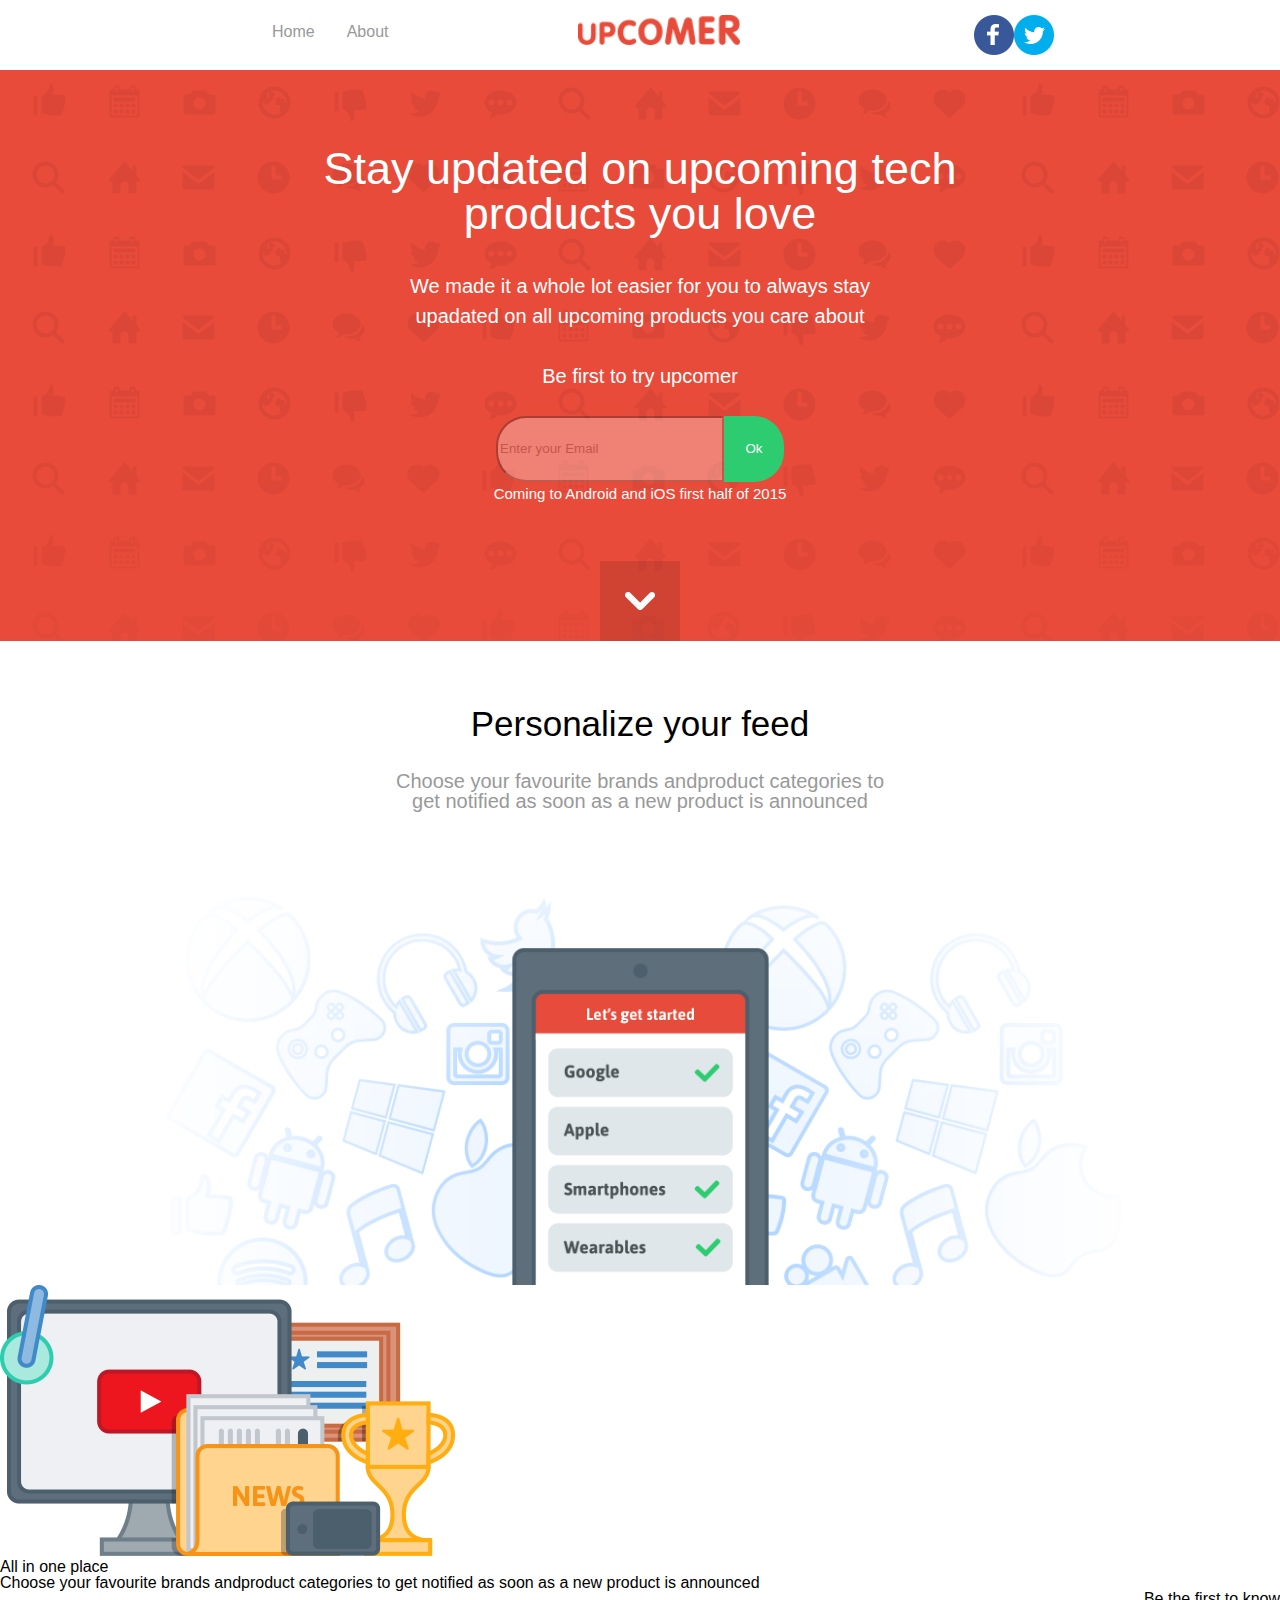
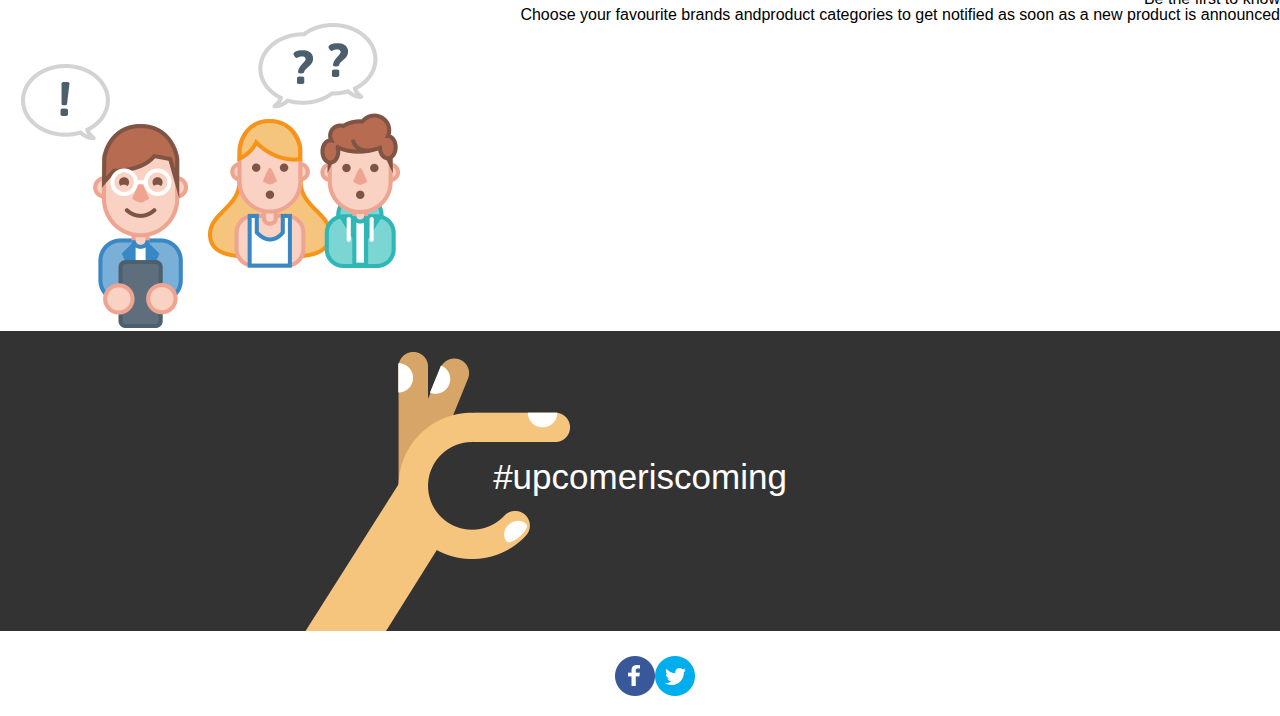
==== index.html @ d28d7d4d "first commit" ====
<!DOCTYPE html>
<html class="no-js" lang="">
  <head>
    <meta charset="utf-8" />
    <title>Employee Student Portal</title>
    <meta name="description" content="" />
    <meta name="viewport" content="width=device-width, initial-scale=1" />

    <link rel="stylesheet" href="./style/reset.css" />
    <link rel="stylesheet" href="./style/style.css" />
  </head>

  <body>
    <div id="header"></div>
    <div id="hero"></div>

    <div id="body"></div>
    <div id="signup"></div>


    <!-- Dynamic content Start-->
    <div id="hash"></div>
    <!-- Dynamic content End-->

    <div id="footer"></div>

    <script src="./libs/jquery.min.js"></script>
    <script src="./js/main.js"></script>
  </body>
</html>
---- style/style.css ----
ul {
    list-style-type: none;
    margin: 0;
    padding: 0;
    overflow: hidden;
  }
  
  li {
    float: left;
  }
  
  li a {
    display: block;
    color: #999999;
    text-align: center;
    padding: 14px 16px;
    text-decoration: none;
    font-size: 12pt;
  }
  li a:hover{
    color: #333333;
  }
  h1,h2,h4,h3,h6,a,p{
    font-family: 'Asap', sans-serif ;
  }
header{
  background-color: #ffffff;
  height: 70px;
}
.logo{
  height: 30px;
  padding-top: 5px;
  padding-right: 60px;
}
.nav-div{
  margin: 0% 20%;
  display: flex;
  flex-direction: row;
  flex-wrap: nowrap;
  justify-content: space-between;
  padding-top: 10px;
}
.icons-div{
  display: flex;
  flex-direction: row;
  flex-wrap: nowrap;
  justify-content: space-between;
  width: 50px;
  height: auto;
  padding-top: 5px;
}
#section1 {
  background-image: url('../images/bg1_repeat.png');
  height: auto;
}
.section1-container{
  margin:0% 25%;
  padding-top: 2%;
  display: flex;
  flex-direction: column;
  justify-content: space-between;
  align-items: stretch;
  flex-grow: 1;
}
.section1-container h1{
  position: relative;
  color: #ffffff;
  font-size: 45px;
  text-align: center;
  padding-top: 50px;
}
.section1-container h4{
  position: relative;
  color: #ffffff;
  font-size: 20px;
  text-align: center;
  padding-top: 10px;
}
.section1-container h6{
  position: relative;
  color: #ffffff;
  font-size: 15px;
  text-align: center;
  padding-top: 10px; 
}
.h4-div{
  padding: 30px 0px 30px;
}
.email-div{
  height: 60px;
  display: flex;
  justify-content: center;
  padding-top:30px; 

}
.email-div form{
  display: flex;
  justify-content: center;
}
.email-div input{
  width: 220px;
  height: 60px;
  opacity: 0.3;
  border-top-left-radius: 30px;
  border-bottom-left-radius: 30px;
}
.email-div button{
  width: 60px;
  height: 66px;
  outline: none;
  border :none;
  background-color: #2ecc71;
  color: #ffffff;
  border-top-right-radius: 30px;
  border-bottom-right-radius: 30px;
}
.arrow-div{
  display: flex;
  justify-content: space-around;
  padding-top:60px; 
}
#section2 {
  height: auto;
  background-color: #ffffff;
}
.section2-div1{
  margin: 0% 10%;
  display: flex;
  flex-direction: column;
  justify-content: space-between;
  text-align: center;
}
.section2-div1 h2{
  font-size: 35px;
  margin-top: 30px;
  padding: 35px 0px 20px 0px;
}
.section2-div1 h4{
  font-size: 20px;
  margin: 10px 25%;
  color: #999999;
}
#section3{
  height: auto;
  background-color: #f5f5f5;
}
.section3-div1 {
  display: flex;
  flex-direction: column;
  justify-content: space-around;
  margin: 1% 10%;
}
.section3-info{
  display: flex;
  flex-direction: row;
  flex-wrap: nowrap;
  justify-content: space-between;
  margin: 5% 10%;
  /* margin: 30px 100px; */
}
.section3-info h2{
  font-size: 35px;
  margin: 10% 0%;
}
.section3-info h4{
  font-size: 20px;
  color: #999999;
}
.section3-info img{
  width: 350px;
}
.align-left{
  text-align: left;
}
.align-right{
  text-align: right;
}
.box-400px{
  width: 400px;
  height: auto;
}
#signup{
  background-image: url('../images/bg2.png');
  height: auto;
}
.signup-container{
  margin: 0% 10%;
  padding: 20px 0px 60px 0px;;
}
.signup-container h3{
  position: relative;
  color: #ffffff;
  font-size: 25px;
  text-align: center;
  padding-top: 50px;
  
}
.signup-container h4{
  position: relative;
  color: #ffffff;
  font-size: 20px;
  text-align: center;
  padding-top: 50px;
  
}
.signup-container p{
  position: relative;
  color: #ffffff;
  font-size: 20px;
  text-align: center;
  padding-top: 50px;
  
}
.signup-container h6{
  position: relative;
  color: #ffffff;
  font-size: 15px;
  text-align: center;
  padding-top: 10px; 
}
.options{
  display: flex;
  flex-direction: row;
  flex-wrap: nowrap;
  justify-content: space-around;
  margin:0% 20% 0%;
  padding-bottom:50px; 
}
.nomargin{
  margin: 0%;
}
.options img{
  height: 50px;
  width: 220px;
}
#hashtag {
  height: 300px;;
  background-color: #333333;
  background-image: url('../images/hand.png');
  background-repeat: no-repeat; 
  background-position: 30% 100%;
}
.hash-div{
  display: flex;
  flex-direction: row;
  color: #ffffff;
  justify-content: space-around;
  text-align: center;
  /* padding: 10px 10px; */
}
.hash-div h2{
  position: relative;
  font-size: 35px;
  margin: 10% 0%;
}
footer {
  display: flex;
  justify-content: space-around;
  margin: 20px 0px;
}
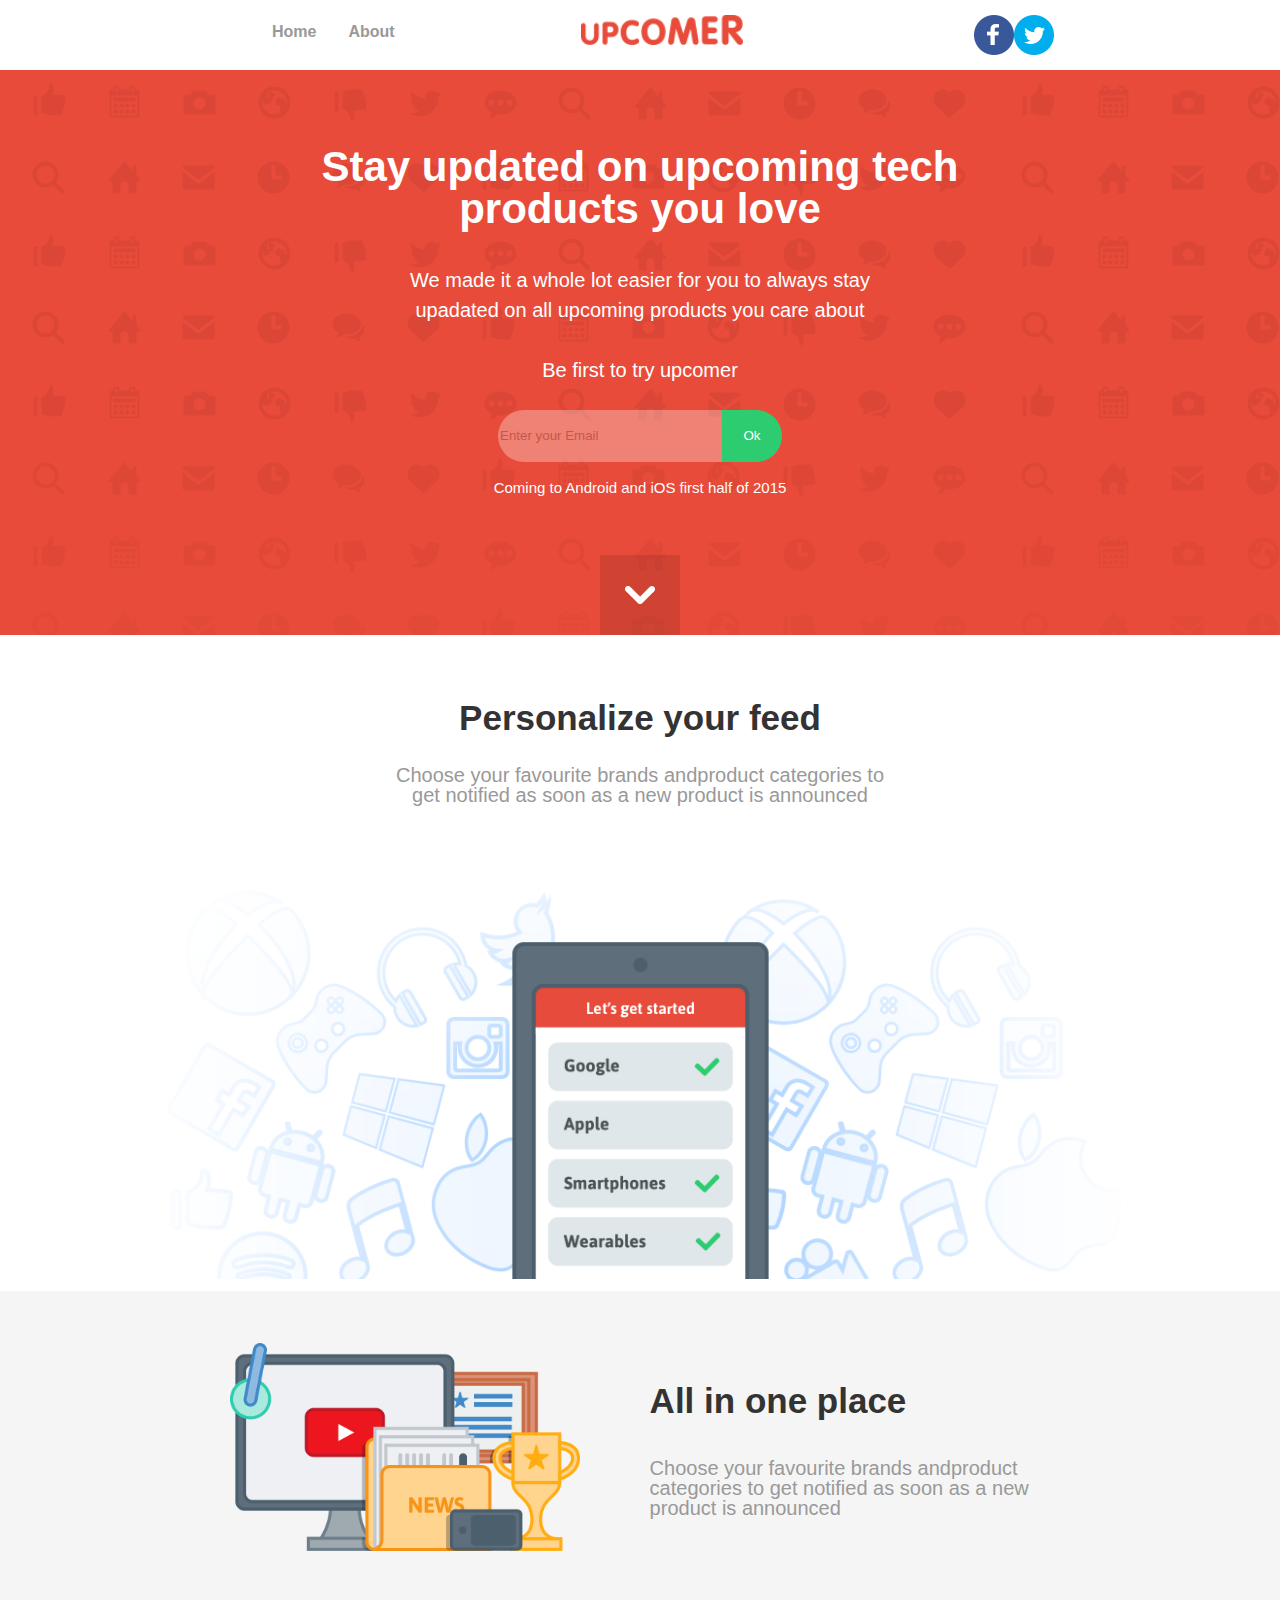
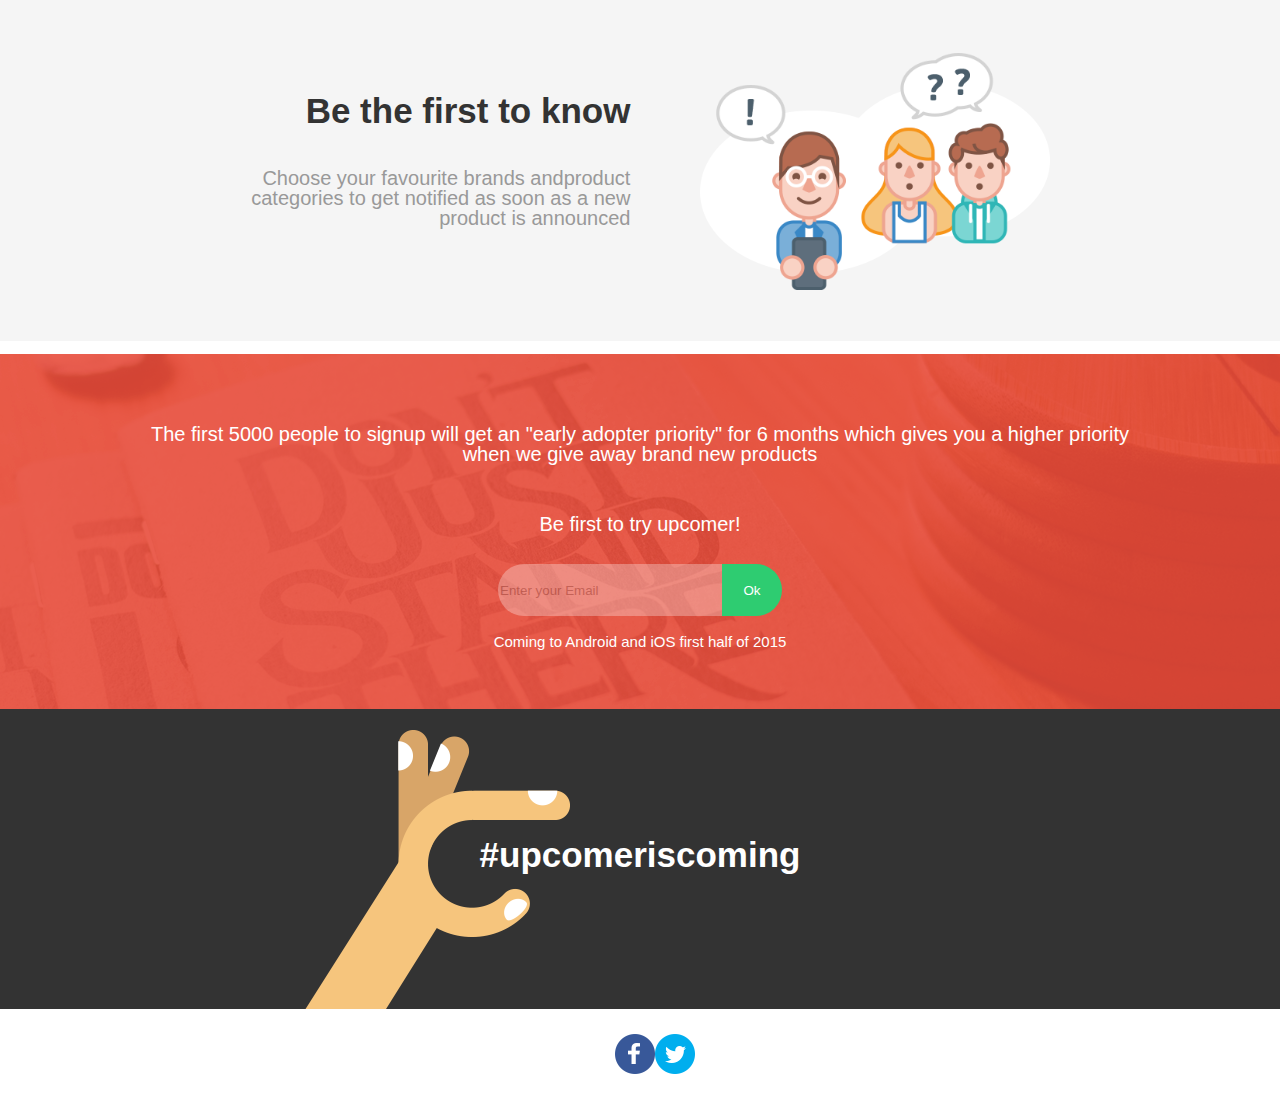
==== commit 17701737: "added js for loading index pages" ====
--- a/index.html
+++ b/index.html
@@ -2,7 +2,7 @@
 <html class="no-js" lang="">
   <head>
     <meta charset="utf-8" />
-    <title>Employee Student Portal</title>
+    <title>upcomer</title>
     <meta name="description" content="" />
     <meta name="viewport" content="width=device-width, initial-scale=1" />
 
@@ -13,15 +13,9 @@
   <body>
     <div id="header"></div>
     <div id="hero"></div>
-
     <div id="body"></div>
     <div id="signup"></div>
-
-
-    <!-- Dynamic content Start-->
     <div id="hash"></div>
-    <!-- Dynamic content End-->
-
     <div id="footer"></div>
 
     <script src="./libs/jquery.min.js"></script>
--- a/style/style.css
+++ b/style/style.css
@@ -16,6 +16,7 @@
     padding: 14px 16px;
     text-decoration: none;
     font-size: 12pt;
+    font-weight: bold;
   }
   li a:hover{
     color: #333333;
@@ -65,9 +66,10 @@
 .section1-container h1{
   position: relative;
   color: #ffffff;
-  font-size: 45px;
-  text-align: center;
-  padding-top: 50px;
+  font-size: 42px;
+  text-align: center;
+  padding-top: 50px;
+  font-weight: bold;
 }
 .section1-container h4{
   position: relative;
@@ -99,14 +101,16 @@
 }
 .email-div input{
   width: 220px;
-  height: 60px;
+  height: 50px;
   opacity: 0.3;
   border-top-left-radius: 30px;
   border-bottom-left-radius: 30px;
+  outline: none;
+  border :none;
 }
 .email-div button{
   width: 60px;
-  height: 66px;
+  height: 52px;
   outline: none;
   border :none;
   background-color: #2ecc71;
@@ -134,6 +138,8 @@
   font-size: 35px;
   margin-top: 30px;
   padding: 35px 0px 20px 0px;
+  font-weight: bold;
+  color:#333333;
 }
 .section2-div1 h4{
   font-size: 20px;
@@ -161,6 +167,8 @@
 .section3-info h2{
   font-size: 35px;
   margin: 10% 0%;
+  font-weight: bold;
+  color:#333333;
 }
 .section3-info h4{
   font-size: 20px;
@@ -193,7 +201,7 @@
   font-size: 25px;
   text-align: center;
   padding-top: 50px;
-  
+  font-weight: bold; 
 }
 .signup-container h4{
   position: relative;
@@ -252,6 +260,7 @@
   position: relative;
   font-size: 35px;
   margin: 10% 0%;
+  font-weight: bold;
 }
 footer {
   display: flex;
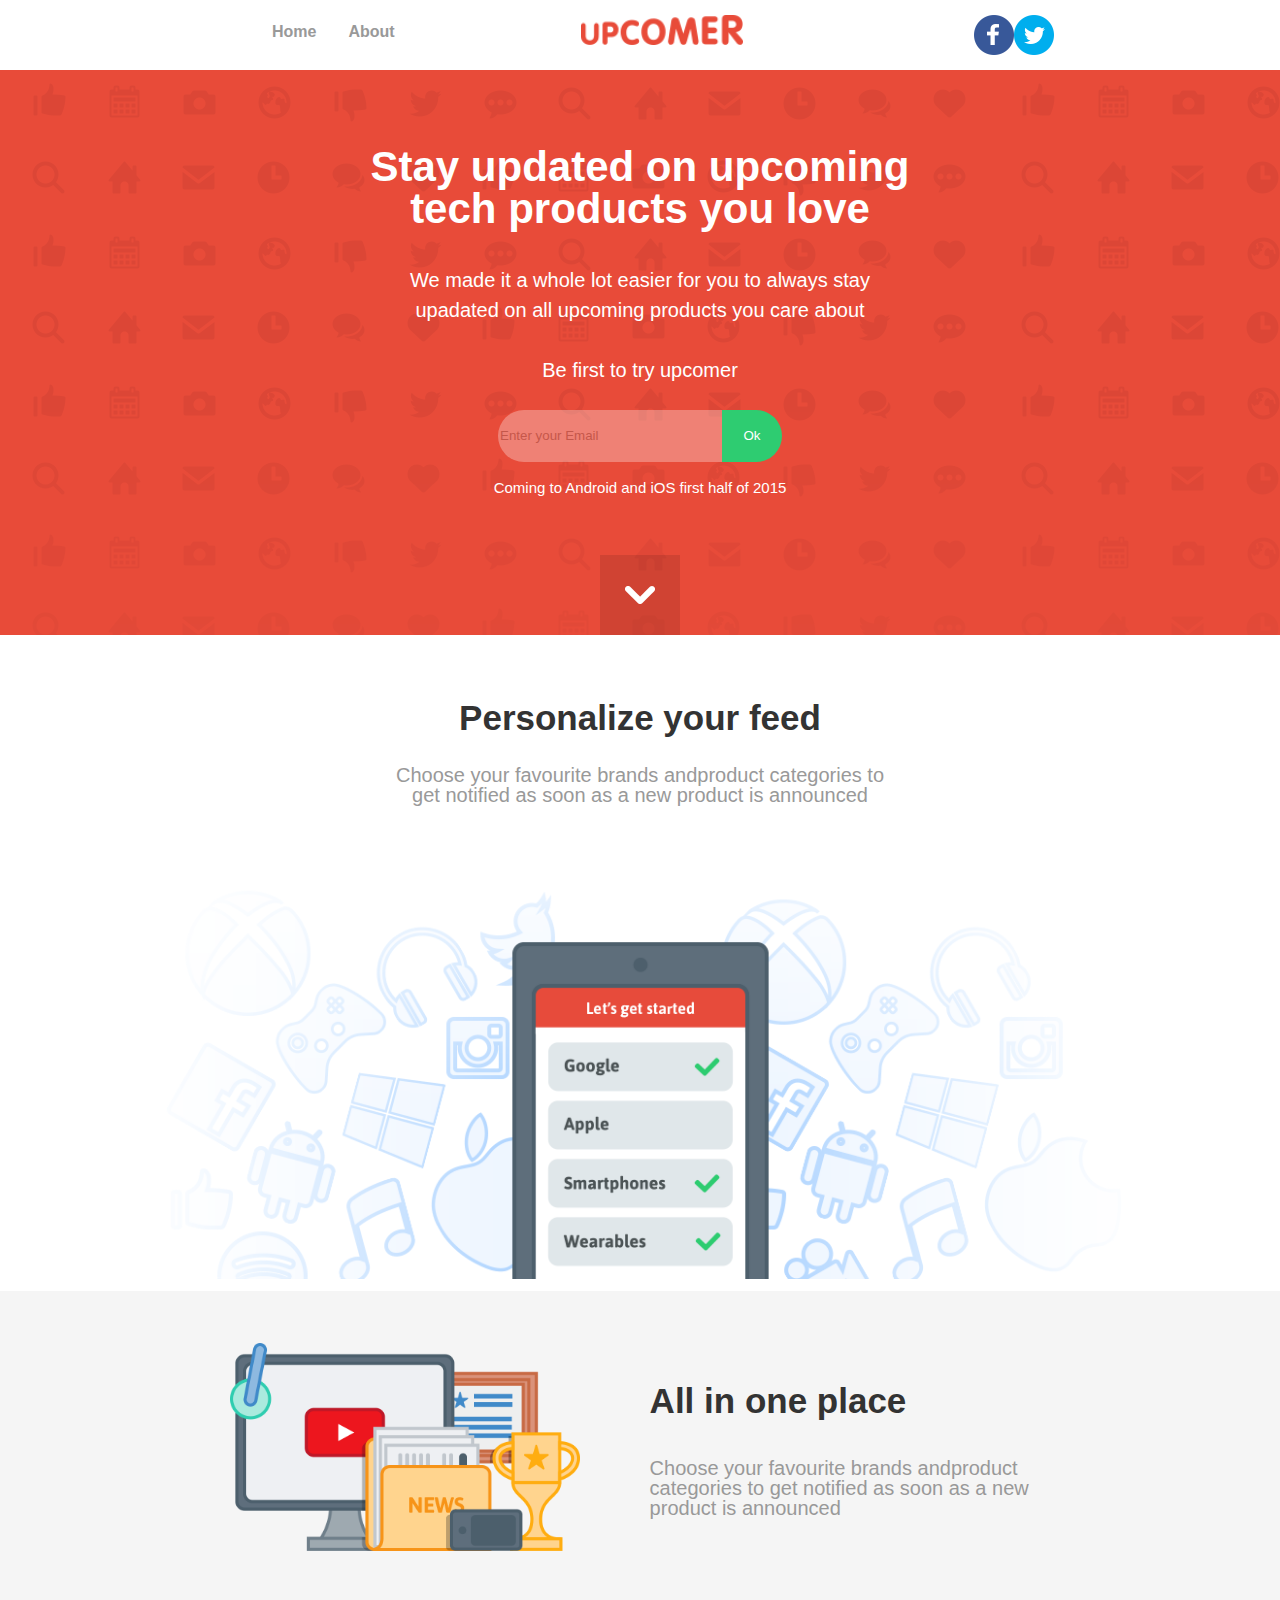
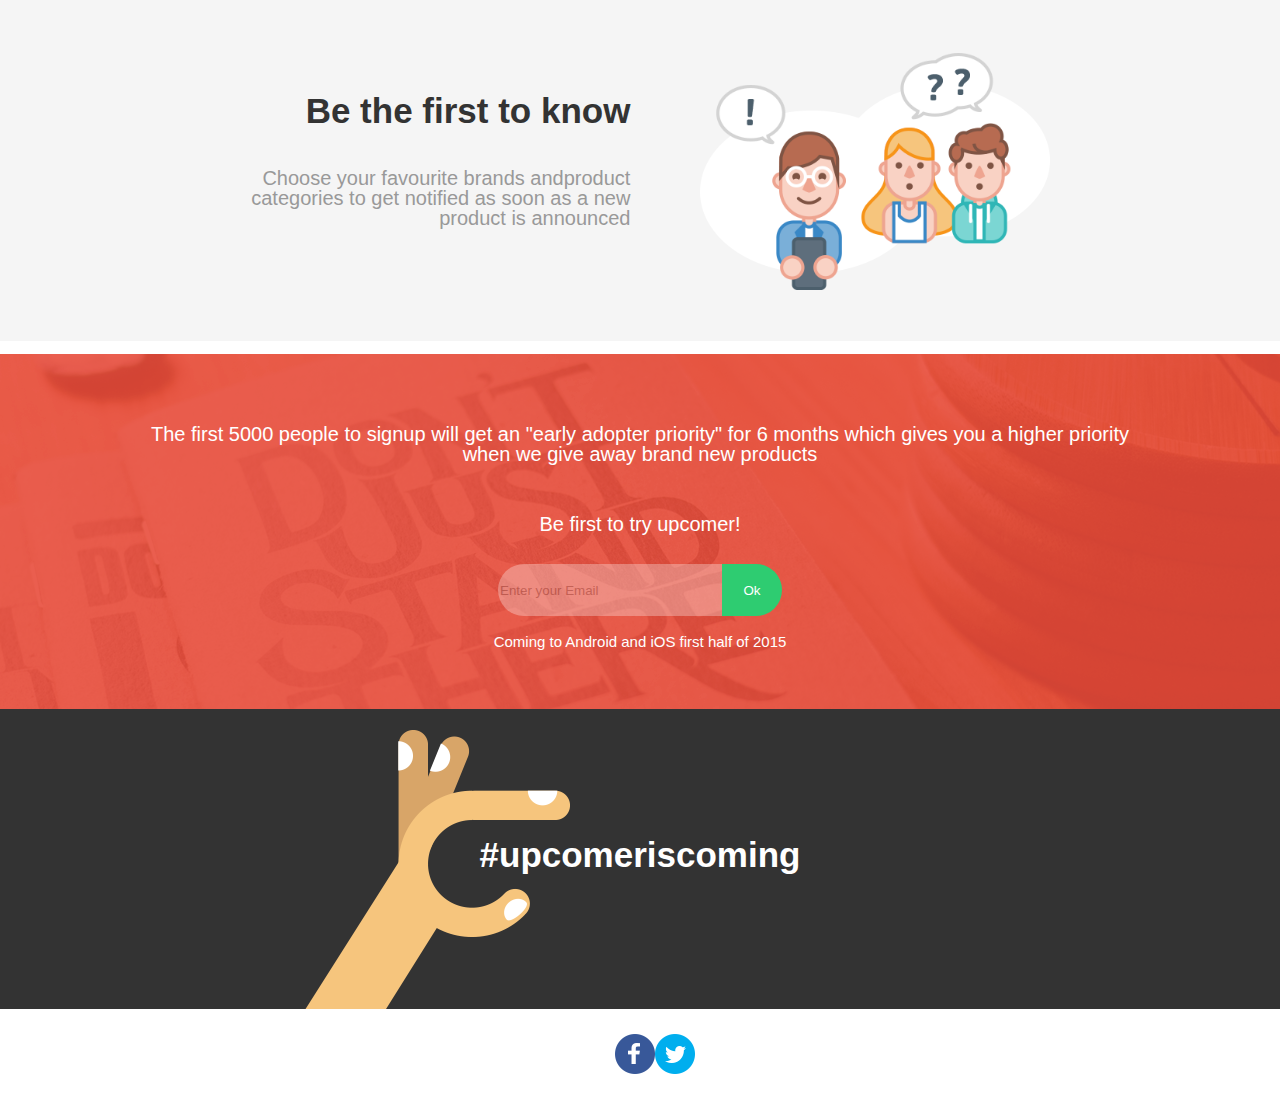
==== commit e537f209: "Page navigation" ====
--- a/index.html
+++ b/index.html
@@ -1,4 +1,142 @@
 <!DOCTYPE html>
+<html>
+    <head>
+        <link href="./style/reset.css" type="text/css" rel="stylesheet">
+        <link href="./style/style.css" type="text/css" rel="stylesheet">
+        <link href="./style/home.css" type="text/css" rel="stylesheet">
+        <meta charset="UTF-8">
+        <meta name = "view-point" content=" width = device-width, initial-scale=1"/>
+
+    </head>
+    <body>
+    <header>
+        <div class="nav-div">
+            <nav>
+                <ul>
+                    <li>
+                        <a href="./index.html">Home</a>
+                    </li>
+                    <li>
+                        <a href="./pages/about.html">About</a>
+                    </li>             
+                </ul>
+            </nav>
+            <img src="./images/upcomer-logo.png" alt="logo" class="logo">
+                    <div class="icons-div">
+                            <img src="./images/fb-icon.png" alt="logo">
+                            <img src="./images/tweet-icon.png" alt="logo">
+                    </div>            
+        </div>
+        
+    </header>
+    <section   id="section1">
+        <div class="section1-container">
+
+            <h1>Stay updated on upcoming <br>tech products you love</h1>
+            <div class="h4-div">
+                    <h4>We made it a whole lot easier for you to always stay </h4>
+                    <h4>upadated on all upcoming products you care about</h4>
+            </div>
+            <h4>Be first to try upcomer</h4>
+            <div class="email-div">
+               <form>
+                        <input type="email" id="email" placeholder="Enter your Email">
+                        <button>Ok</button>
+               </form>       
+            </div>
+            <h6>Coming to Android and iOS first half of 2015</h6>
+            <div class="arrow-div">
+                <img src="./images/down-arrow.png" alt="logo">
+            </div>
+
+        </div>
+    </section>
+    <section id="section2">
+            <div class="section2-div1">
+                <h2>Personalize your feed</h2>
+                <h4>Choose your favourite brands andproduct categories to get notified as soon as
+                     a new product is announced</h4>
+                <img src="./images/feed_bg.png">
+            </div>      
+    </section>
+    <section id="section3">
+        <div class="section3-div1">
+                <div class="section3-info ">
+                    <img src="./images/illustration1.png">
+                    <div class="align-left box-400px">
+                            <h2>All in one place</h2>
+                            <h4>Choose your favourite brands andproduct categories to get notified as soon as
+                                 a new product is announced</h4>
+                    </div>
+                </div>
+                <div class="section3-info ">
+                    <div class="align-right box-400px">
+                            <h2>Be the first to know</h2>
+                            <h4>Choose your favourite brands andproduct categories to get notified as soon as
+                                 a new product is announced</h4>
+                    </div>
+                    <img src="./images/illustration2.png">
+                </div>
+        </div>
+    </section>
+    <section id="signup">
+        <div class="signup-container">
+                <h4>The first 5000 people to signup will get an <b>"early adopter priority"</b>
+                    for 6 months which gives you a higher priority when we give away brand new products
+                </h4>
+                <h4>Be first to try upcomer!</h4>
+                <div class="email-div">
+                    <form>
+                                <input type="email" id="email" placeholder="Enter your Email">
+                                <button>Ok</button>
+                    </form>       
+                </div>
+                <h6>Coming to Android and iOS first half of 2015</h6>
+        </div>
+            
+    </section>
+    <section id="hashtag">
+        <div class="hash-div">
+            <h2>#upcomeriscoming</h2>
+        </div>
+    </section>
+    <footer>
+            <div class="icons-div">
+                    <img src="./images/fb-icon.png" alt="logo">
+                    <img src="./images/tweet-icon.png" alt="logo">
+            </div>   
+    </footer>
+    </body>
+</html>
+
+
+
+
+
+
+
+
+
+
+
+
+
+
+
+
+
+
+
+
+
+
+
+
+
+
+
+
+<!-- <!DOCTYPE html>
 <html class="no-js" lang="">
   <head>
     <meta charset="utf-8" />
@@ -8,6 +146,7 @@
 
     <link rel="stylesheet" href="./style/reset.css" />
     <link rel="stylesheet" href="./style/style.css" />
+    <link rel="stylesheet" href="./style/home.css" />
   </head>
 
   <body>
@@ -21,4 +160,4 @@
     <script src="./libs/jquery.min.js"></script>
     <script src="./js/main.js"></script>
   </body>
-</html>
+</html> -->
--- a/style/style.css
+++ b/style/style.css
@@ -50,197 +50,6 @@
   height: auto;
   padding-top: 5px;
 }
-#section1 {
-  background-image: url('../images/bg1_repeat.png');
-  height: auto;
-}
-.section1-container{
-  margin:0% 25%;
-  padding-top: 2%;
-  display: flex;
-  flex-direction: column;
-  justify-content: space-between;
-  align-items: stretch;
-  flex-grow: 1;
-}
-.section1-container h1{
-  position: relative;
-  color: #ffffff;
-  font-size: 42px;
-  text-align: center;
-  padding-top: 50px;
-  font-weight: bold;
-}
-.section1-container h4{
-  position: relative;
-  color: #ffffff;
-  font-size: 20px;
-  text-align: center;
-  padding-top: 10px;
-}
-.section1-container h6{
-  position: relative;
-  color: #ffffff;
-  font-size: 15px;
-  text-align: center;
-  padding-top: 10px; 
-}
-.h4-div{
-  padding: 30px 0px 30px;
-}
-.email-div{
-  height: 60px;
-  display: flex;
-  justify-content: center;
-  padding-top:30px; 
-
-}
-.email-div form{
-  display: flex;
-  justify-content: center;
-}
-.email-div input{
-  width: 220px;
-  height: 50px;
-  opacity: 0.3;
-  border-top-left-radius: 30px;
-  border-bottom-left-radius: 30px;
-  outline: none;
-  border :none;
-}
-.email-div button{
-  width: 60px;
-  height: 52px;
-  outline: none;
-  border :none;
-  background-color: #2ecc71;
-  color: #ffffff;
-  border-top-right-radius: 30px;
-  border-bottom-right-radius: 30px;
-}
-.arrow-div{
-  display: flex;
-  justify-content: space-around;
-  padding-top:60px; 
-}
-#section2 {
-  height: auto;
-  background-color: #ffffff;
-}
-.section2-div1{
-  margin: 0% 10%;
-  display: flex;
-  flex-direction: column;
-  justify-content: space-between;
-  text-align: center;
-}
-.section2-div1 h2{
-  font-size: 35px;
-  margin-top: 30px;
-  padding: 35px 0px 20px 0px;
-  font-weight: bold;
-  color:#333333;
-}
-.section2-div1 h4{
-  font-size: 20px;
-  margin: 10px 25%;
-  color: #999999;
-}
-#section3{
-  height: auto;
-  background-color: #f5f5f5;
-}
-.section3-div1 {
-  display: flex;
-  flex-direction: column;
-  justify-content: space-around;
-  margin: 1% 10%;
-}
-.section3-info{
-  display: flex;
-  flex-direction: row;
-  flex-wrap: nowrap;
-  justify-content: space-between;
-  margin: 5% 10%;
-  /* margin: 30px 100px; */
-}
-.section3-info h2{
-  font-size: 35px;
-  margin: 10% 0%;
-  font-weight: bold;
-  color:#333333;
-}
-.section3-info h4{
-  font-size: 20px;
-  color: #999999;
-}
-.section3-info img{
-  width: 350px;
-}
-.align-left{
-  text-align: left;
-}
-.align-right{
-  text-align: right;
-}
-.box-400px{
-  width: 400px;
-  height: auto;
-}
-#signup{
-  background-image: url('../images/bg2.png');
-  height: auto;
-}
-.signup-container{
-  margin: 0% 10%;
-  padding: 20px 0px 60px 0px;;
-}
-.signup-container h3{
-  position: relative;
-  color: #ffffff;
-  font-size: 25px;
-  text-align: center;
-  padding-top: 50px;
-  font-weight: bold; 
-}
-.signup-container h4{
-  position: relative;
-  color: #ffffff;
-  font-size: 20px;
-  text-align: center;
-  padding-top: 50px;
-  
-}
-.signup-container p{
-  position: relative;
-  color: #ffffff;
-  font-size: 20px;
-  text-align: center;
-  padding-top: 50px;
-  
-}
-.signup-container h6{
-  position: relative;
-  color: #ffffff;
-  font-size: 15px;
-  text-align: center;
-  padding-top: 10px; 
-}
-.options{
-  display: flex;
-  flex-direction: row;
-  flex-wrap: nowrap;
-  justify-content: space-around;
-  margin:0% 20% 0%;
-  padding-bottom:50px; 
-}
-.nomargin{
-  margin: 0%;
-}
-.options img{
-  height: 50px;
-  width: 220px;
-}
 #hashtag {
   height: 300px;;
   background-color: #333333;
@@ -266,4 +75,4 @@
   display: flex;
   justify-content: space-around;
   margin: 20px 0px;
-}+}
--- a/style/home.css
+++ b/style/home.css
@@ -0,0 +1,191 @@
+#section1 {
+    background-image: url('../images/bg1_repeat.png');
+    height: auto;
+  }
+  .section1-container{
+    margin:0% 25%;
+    padding-top: 2%;
+    display: flex;
+    flex-direction: column;
+    justify-content: space-between;
+    align-items: stretch;
+    flex-grow: 1;
+  }
+  .section1-container h1{
+    position: relative;
+    color: #ffffff;
+    font-size: 42px;
+    text-align: center;
+    padding-top: 50px;
+    font-weight: bold;
+  }
+  .section1-container h4{
+    position: relative;
+    color: #ffffff;
+    font-size: 20px;
+    text-align: center;
+    padding-top: 10px;
+  }
+  .section1-container h6{
+    position: relative;
+    color: #ffffff;
+    font-size: 15px;
+    text-align: center;
+    padding-top: 10px; 
+  }
+  .h4-div{
+    padding: 30px 0px 30px;
+  }
+  .email-div{
+    height: 60px;
+    display: flex;
+    justify-content: center;
+    padding-top:30px; 
+  
+  }
+  .email-div form{
+    display: flex;
+    justify-content: center;
+  }
+  .email-div input{
+    width: 220px;
+    height: 50px;
+    opacity: 0.3;
+    border-top-left-radius: 30px;
+    border-bottom-left-radius: 30px;
+    outline: none;
+    border :none;
+  }
+  .email-div button{
+    width: 60px;
+    height: 52px;
+    outline: none;
+    border :none;
+    background-color: #2ecc71;
+    color: #ffffff;
+    border-top-right-radius: 30px;
+    border-bottom-right-radius: 30px;
+  }
+  .arrow-div{
+    display: flex;
+    justify-content: space-around;
+    padding-top:60px; 
+  }
+  #section2 {
+    height: auto;
+    background-color: #ffffff;
+  }
+  .section2-div1{
+    margin: 0% 10%;
+    display: flex;
+    flex-direction: column;
+    justify-content: space-between;
+    text-align: center;
+  }
+  .section2-div1 h2{
+    font-size: 35px;
+    margin-top: 30px;
+    padding: 35px 0px 20px 0px;
+    font-weight: bold;
+    color:#333333;
+  }
+  .section2-div1 h4{
+    font-size: 20px;
+    margin: 10px 25%;
+    color: #999999;
+  }
+  #section3{
+    height: auto;
+    background-color: #f5f5f5;
+  }
+  .section3-div1 {
+    display: flex;
+    flex-direction: column;
+    justify-content: space-around;
+    margin: 1% 10%;
+  }
+  .section3-info{
+    display: flex;
+    flex-direction: row;
+    flex-wrap: nowrap;
+    justify-content: space-between;
+    margin: 5% 10%;
+    /* margin: 30px 100px; */
+  }
+  .section3-info h2{
+    font-size: 35px;
+    margin: 10% 0%;
+    font-weight: bold;
+    color:#333333;
+  }
+  .section3-info h4{
+    font-size: 20px;
+    color: #999999;
+  }
+  .section3-info img{
+    width: 350px;
+  }
+  .align-left{
+    text-align: left;
+  }
+  .align-right{
+    text-align: right;
+  }
+  .box-400px{
+    width: 400px;
+    height: auto;
+  }
+  #signup{
+    background-image: url('../images/bg2.png');
+    height: auto;
+  }
+  .signup-container{
+    margin: 0% 10%;
+    padding: 20px 0px 60px 0px;;
+  }
+  .signup-container h3{
+    position: relative;
+    color: #ffffff;
+    font-size: 25px;
+    text-align: center;
+    padding-top: 50px;
+    font-weight: bold; 
+  }
+  .signup-container h4{
+    position: relative;
+    color: #ffffff;
+    font-size: 20px;
+    text-align: center;
+    padding-top: 50px;
+    
+  }
+  .signup-container p{
+    position: relative;
+    color: #ffffff;
+    font-size: 20px;
+    text-align: center;
+    padding-top: 50px;
+    
+  }
+  .signup-container h6{
+    position: relative;
+    color: #ffffff;
+    font-size: 15px;
+    text-align: center;
+    padding-top: 10px; 
+  }
+  .options{
+    display: flex;
+    flex-direction: row;
+    flex-wrap: nowrap;
+    justify-content: space-around;
+    margin:0% 20% 0%;
+    padding-bottom:50px; 
+  }
+  .nomargin{
+    margin: 0%;
+  }
+  .options img{
+    height: 50px;
+    width: 220px;
+  }--- a/style/style.css
+++ b/style/style.css
@@ -50,197 +50,6 @@
   height: auto;
   padding-top: 5px;
 }
-#section1 {
-  background-image: url('../images/bg1_repeat.png');
-  height: auto;
-}
-.section1-container{
-  margin:0% 25%;
-  padding-top: 2%;
-  display: flex;
-  flex-direction: column;
-  justify-content: space-between;
-  align-items: stretch;
-  flex-grow: 1;
-}
-.section1-container h1{
-  position: relative;
-  color: #ffffff;
-  font-size: 42px;
-  text-align: center;
-  padding-top: 50px;
-  font-weight: bold;
-}
-.section1-container h4{
-  position: relative;
-  color: #ffffff;
-  font-size: 20px;
-  text-align: center;
-  padding-top: 10px;
-}
-.section1-container h6{
-  position: relative;
-  color: #ffffff;
-  font-size: 15px;
-  text-align: center;
-  padding-top: 10px; 
-}
-.h4-div{
-  padding: 30px 0px 30px;
-}
-.email-div{
-  height: 60px;
-  display: flex;
-  justify-content: center;
-  padding-top:30px; 
-
-}
-.email-div form{
-  display: flex;
-  justify-content: center;
-}
-.email-div input{
-  width: 220px;
-  height: 50px;
-  opacity: 0.3;
-  border-top-left-radius: 30px;
-  border-bottom-left-radius: 30px;
-  outline: none;
-  border :none;
-}
-.email-div button{
-  width: 60px;
-  height: 52px;
-  outline: none;
-  border :none;
-  background-color: #2ecc71;
-  color: #ffffff;
-  border-top-right-radius: 30px;
-  border-bottom-right-radius: 30px;
-}
-.arrow-div{
-  display: flex;
-  justify-content: space-around;
-  padding-top:60px; 
-}
-#section2 {
-  height: auto;
-  background-color: #ffffff;
-}
-.section2-div1{
-  margin: 0% 10%;
-  display: flex;
-  flex-direction: column;
-  justify-content: space-between;
-  text-align: center;
-}
-.section2-div1 h2{
-  font-size: 35px;
-  margin-top: 30px;
-  padding: 35px 0px 20px 0px;
-  font-weight: bold;
-  color:#333333;
-}
-.section2-div1 h4{
-  font-size: 20px;
-  margin: 10px 25%;
-  color: #999999;
-}
-#section3{
-  height: auto;
-  background-color: #f5f5f5;
-}
-.section3-div1 {
-  display: flex;
-  flex-direction: column;
-  justify-content: space-around;
-  margin: 1% 10%;
-}
-.section3-info{
-  display: flex;
-  flex-direction: row;
-  flex-wrap: nowrap;
-  justify-content: space-between;
-  margin: 5% 10%;
-  /* margin: 30px 100px; */
-}
-.section3-info h2{
-  font-size: 35px;
-  margin: 10% 0%;
-  font-weight: bold;
-  color:#333333;
-}
-.section3-info h4{
-  font-size: 20px;
-  color: #999999;
-}
-.section3-info img{
-  width: 350px;
-}
-.align-left{
-  text-align: left;
-}
-.align-right{
-  text-align: right;
-}
-.box-400px{
-  width: 400px;
-  height: auto;
-}
-#signup{
-  background-image: url('../images/bg2.png');
-  height: auto;
-}
-.signup-container{
-  margin: 0% 10%;
-  padding: 20px 0px 60px 0px;;
-}
-.signup-container h3{
-  position: relative;
-  color: #ffffff;
-  font-size: 25px;
-  text-align: center;
-  padding-top: 50px;
-  font-weight: bold; 
-}
-.signup-container h4{
-  position: relative;
-  color: #ffffff;
-  font-size: 20px;
-  text-align: center;
-  padding-top: 50px;
-  
-}
-.signup-container p{
-  position: relative;
-  color: #ffffff;
-  font-size: 20px;
-  text-align: center;
-  padding-top: 50px;
-  
-}
-.signup-container h6{
-  position: relative;
-  color: #ffffff;
-  font-size: 15px;
-  text-align: center;
-  padding-top: 10px; 
-}
-.options{
-  display: flex;
-  flex-direction: row;
-  flex-wrap: nowrap;
-  justify-content: space-around;
-  margin:0% 20% 0%;
-  padding-bottom:50px; 
-}
-.nomargin{
-  margin: 0%;
-}
-.options img{
-  height: 50px;
-  width: 220px;
-}
 #hashtag {
   height: 300px;;
   background-color: #333333;
@@ -266,4 +75,4 @@
   display: flex;
   justify-content: space-around;
   margin: 20px 0px;
-}+}
--- a/style/home.css
+++ b/style/home.css
@@ -0,0 +1,191 @@
+#section1 {
+    background-image: url('../images/bg1_repeat.png');
+    height: auto;
+  }
+  .section1-container{
+    margin:0% 25%;
+    padding-top: 2%;
+    display: flex;
+    flex-direction: column;
+    justify-content: space-between;
+    align-items: stretch;
+    flex-grow: 1;
+  }
+  .section1-container h1{
+    position: relative;
+    color: #ffffff;
+    font-size: 42px;
+    text-align: center;
+    padding-top: 50px;
+    font-weight: bold;
+  }
+  .section1-container h4{
+    position: relative;
+    color: #ffffff;
+    font-size: 20px;
+    text-align: center;
+    padding-top: 10px;
+  }
+  .section1-container h6{
+    position: relative;
+    color: #ffffff;
+    font-size: 15px;
+    text-align: center;
+    padding-top: 10px; 
+  }
+  .h4-div{
+    padding: 30px 0px 30px;
+  }
+  .email-div{
+    height: 60px;
+    display: flex;
+    justify-content: center;
+    padding-top:30px; 
+  
+  }
+  .email-div form{
+    display: flex;
+    justify-content: center;
+  }
+  .email-div input{
+    width: 220px;
+    height: 50px;
+    opacity: 0.3;
+    border-top-left-radius: 30px;
+    border-bottom-left-radius: 30px;
+    outline: none;
+    border :none;
+  }
+  .email-div button{
+    width: 60px;
+    height: 52px;
+    outline: none;
+    border :none;
+    background-color: #2ecc71;
+    color: #ffffff;
+    border-top-right-radius: 30px;
+    border-bottom-right-radius: 30px;
+  }
+  .arrow-div{
+    display: flex;
+    justify-content: space-around;
+    padding-top:60px; 
+  }
+  #section2 {
+    height: auto;
+    background-color: #ffffff;
+  }
+  .section2-div1{
+    margin: 0% 10%;
+    display: flex;
+    flex-direction: column;
+    justify-content: space-between;
+    text-align: center;
+  }
+  .section2-div1 h2{
+    font-size: 35px;
+    margin-top: 30px;
+    padding: 35px 0px 20px 0px;
+    font-weight: bold;
+    color:#333333;
+  }
+  .section2-div1 h4{
+    font-size: 20px;
+    margin: 10px 25%;
+    color: #999999;
+  }
+  #section3{
+    height: auto;
+    background-color: #f5f5f5;
+  }
+  .section3-div1 {
+    display: flex;
+    flex-direction: column;
+    justify-content: space-around;
+    margin: 1% 10%;
+  }
+  .section3-info{
+    display: flex;
+    flex-direction: row;
+    flex-wrap: nowrap;
+    justify-content: space-between;
+    margin: 5% 10%;
+    /* margin: 30px 100px; */
+  }
+  .section3-info h2{
+    font-size: 35px;
+    margin: 10% 0%;
+    font-weight: bold;
+    color:#333333;
+  }
+  .section3-info h4{
+    font-size: 20px;
+    color: #999999;
+  }
+  .section3-info img{
+    width: 350px;
+  }
+  .align-left{
+    text-align: left;
+  }
+  .align-right{
+    text-align: right;
+  }
+  .box-400px{
+    width: 400px;
+    height: auto;
+  }
+  #signup{
+    background-image: url('../images/bg2.png');
+    height: auto;
+  }
+  .signup-container{
+    margin: 0% 10%;
+    padding: 20px 0px 60px 0px;;
+  }
+  .signup-container h3{
+    position: relative;
+    color: #ffffff;
+    font-size: 25px;
+    text-align: center;
+    padding-top: 50px;
+    font-weight: bold; 
+  }
+  .signup-container h4{
+    position: relative;
+    color: #ffffff;
+    font-size: 20px;
+    text-align: center;
+    padding-top: 50px;
+    
+  }
+  .signup-container p{
+    position: relative;
+    color: #ffffff;
+    font-size: 20px;
+    text-align: center;
+    padding-top: 50px;
+    
+  }
+  .signup-container h6{
+    position: relative;
+    color: #ffffff;
+    font-size: 15px;
+    text-align: center;
+    padding-top: 10px; 
+  }
+  .options{
+    display: flex;
+    flex-direction: row;
+    flex-wrap: nowrap;
+    justify-content: space-around;
+    margin:0% 20% 0%;
+    padding-bottom:50px; 
+  }
+  .nomargin{
+    margin: 0%;
+  }
+  .options img{
+    height: 50px;
+    width: 220px;
+  }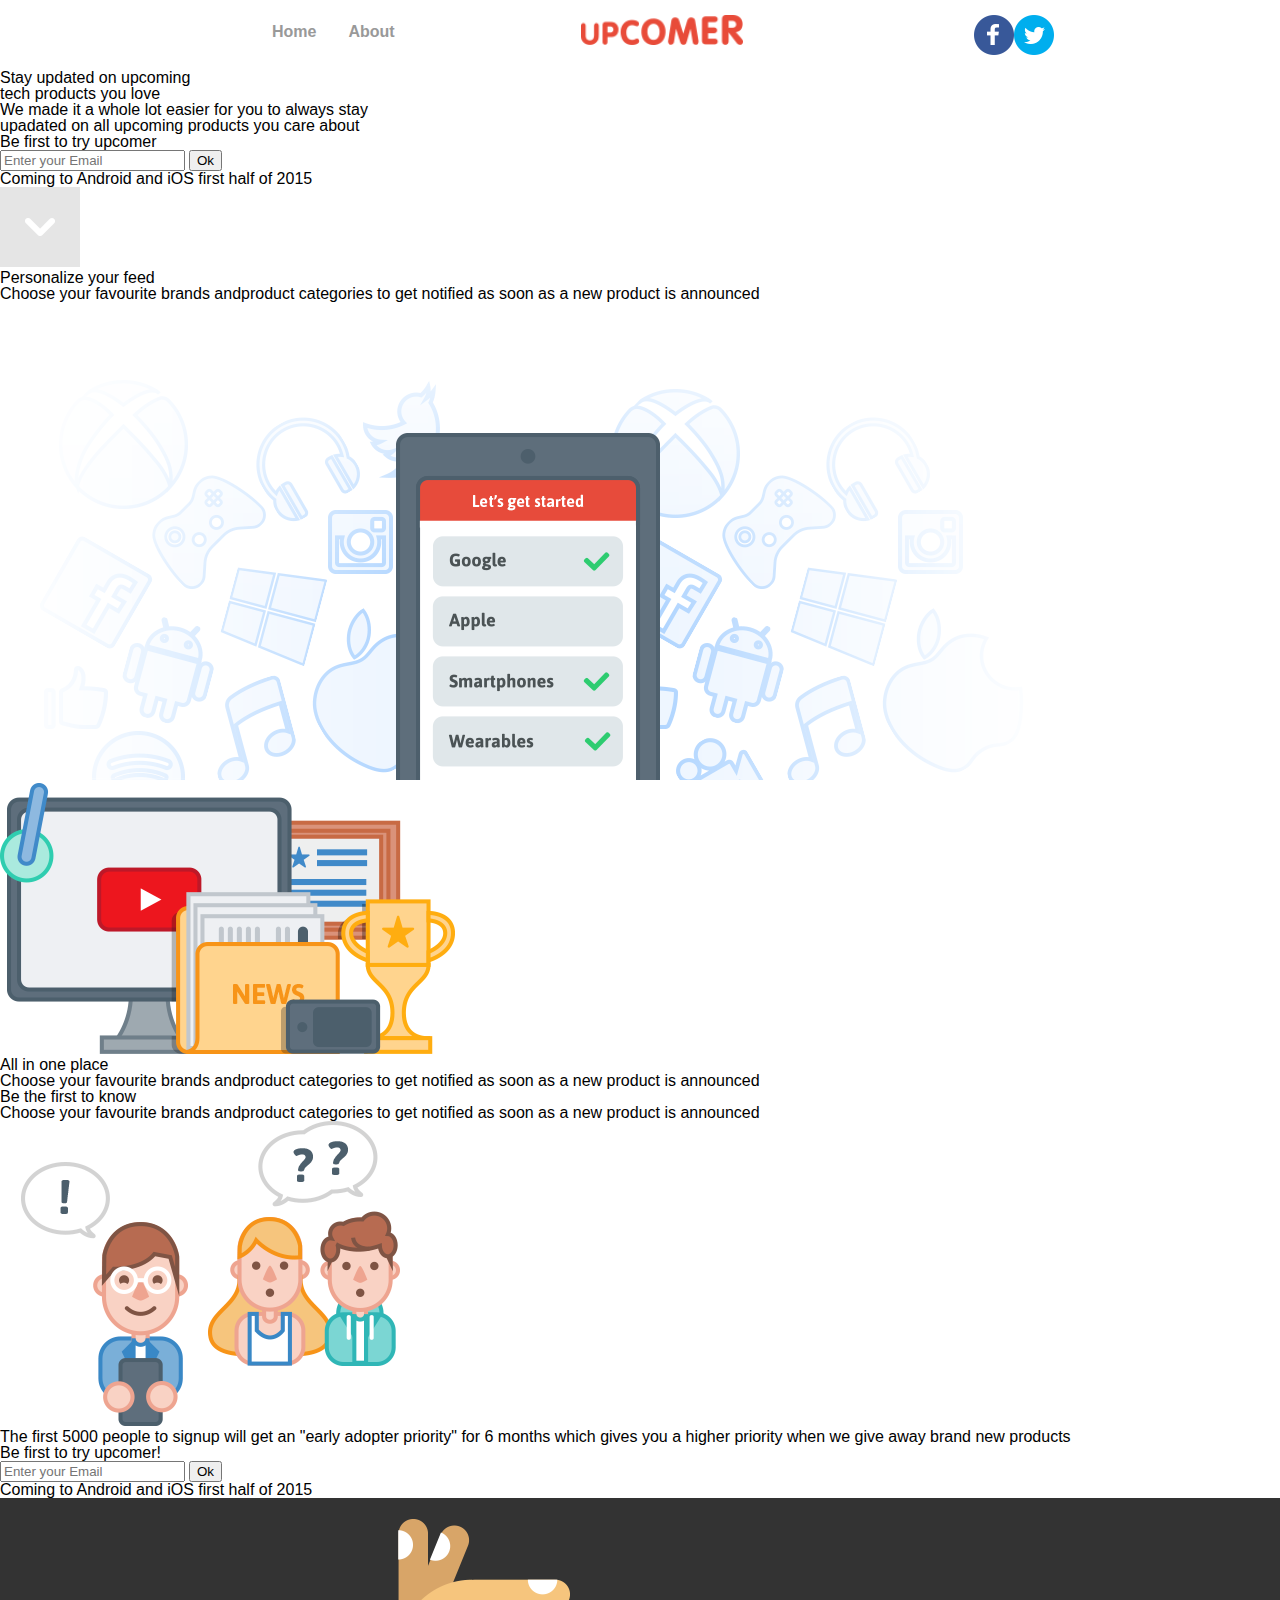
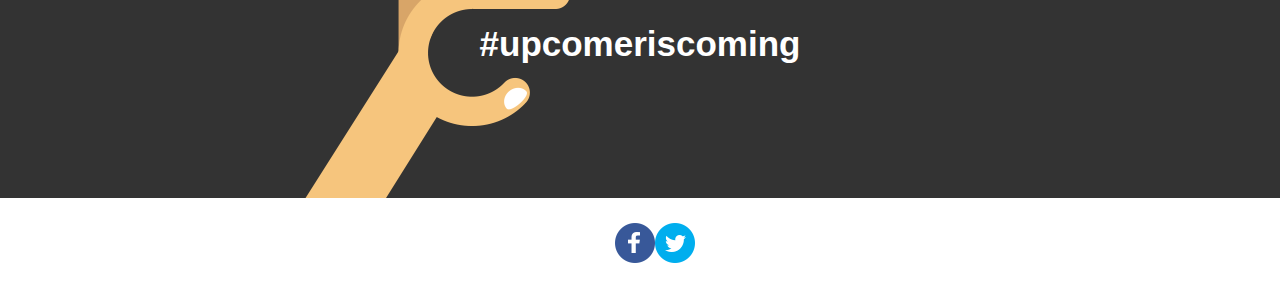
==== commit db9a6463: "first commit" ====
--- a/index.html
+++ b/index.html
@@ -3,7 +3,6 @@
     <head>
         <link href="./style/reset.css" type="text/css" rel="stylesheet">
         <link href="./style/style.css" type="text/css" rel="stylesheet">
-        <link href="./style/home.css" type="text/css" rel="stylesheet">
         <meta charset="UTF-8">
         <meta name = "view-point" content=" width = device-width, initial-scale=1"/>
 
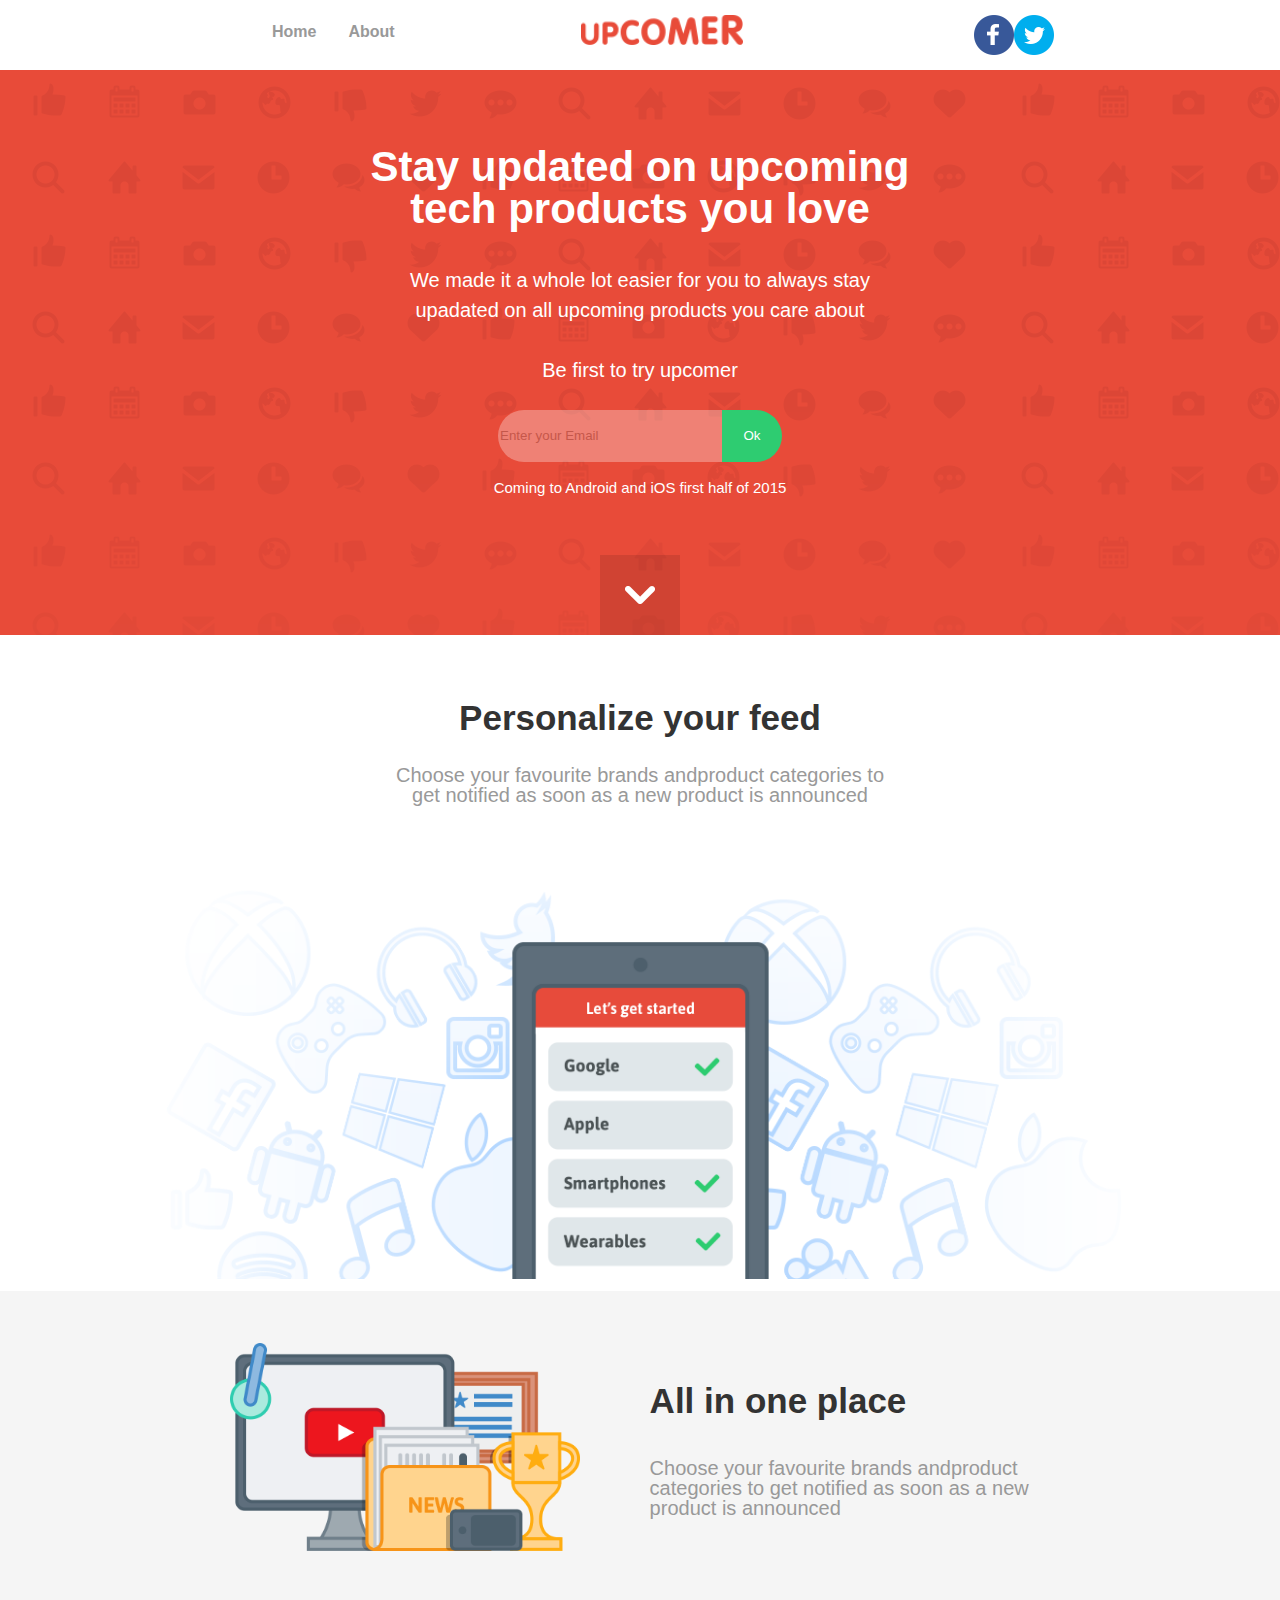
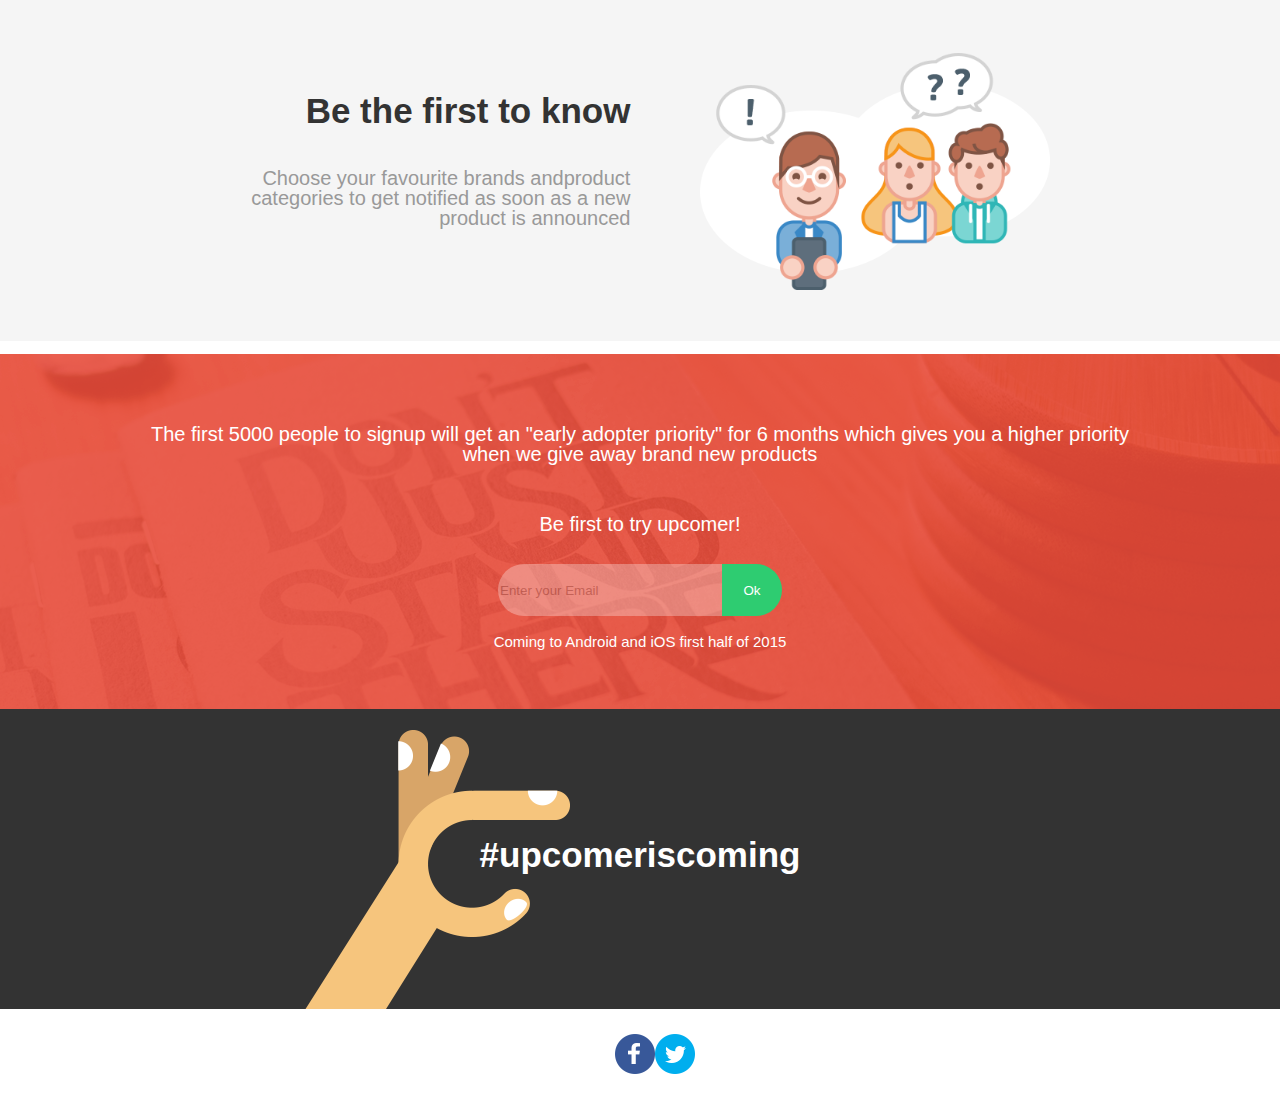
==== commit 03b05ec5: "Added auther name in meta" ====
--- a/index.html
+++ b/index.html
@@ -3,6 +3,8 @@
     <head>
         <link href="./style/reset.css" type="text/css" rel="stylesheet">
         <link href="./style/style.css" type="text/css" rel="stylesheet">
+        <link href="./style/home.css" type="text/css" rel="stylesheet">
+        <meta name="author" content="Akash C">
         <meta charset="UTF-8">
         <meta name = "view-point" content=" width = device-width, initial-scale=1"/>
 
@@ -127,36 +129,3 @@
 
 
 
-
-
-
-
-
-
-
-
-<!-- <!DOCTYPE html>
-<html class="no-js" lang="">
-  <head>
-    <meta charset="utf-8" />
-    <title>upcomer</title>
-    <meta name="description" content="" />
-    <meta name="viewport" content="width=device-width, initial-scale=1" />
-
-    <link rel="stylesheet" href="./style/reset.css" />
-    <link rel="stylesheet" href="./style/style.css" />
-    <link rel="stylesheet" href="./style/home.css" />
-  </head>
-
-  <body>
-    <div id="header"></div>
-    <div id="hero"></div>
-    <div id="body"></div>
-    <div id="signup"></div>
-    <div id="hash"></div>
-    <div id="footer"></div>
-
-    <script src="./libs/jquery.min.js"></script>
-    <script src="./js/main.js"></script>
-  </body>
-</html> -->
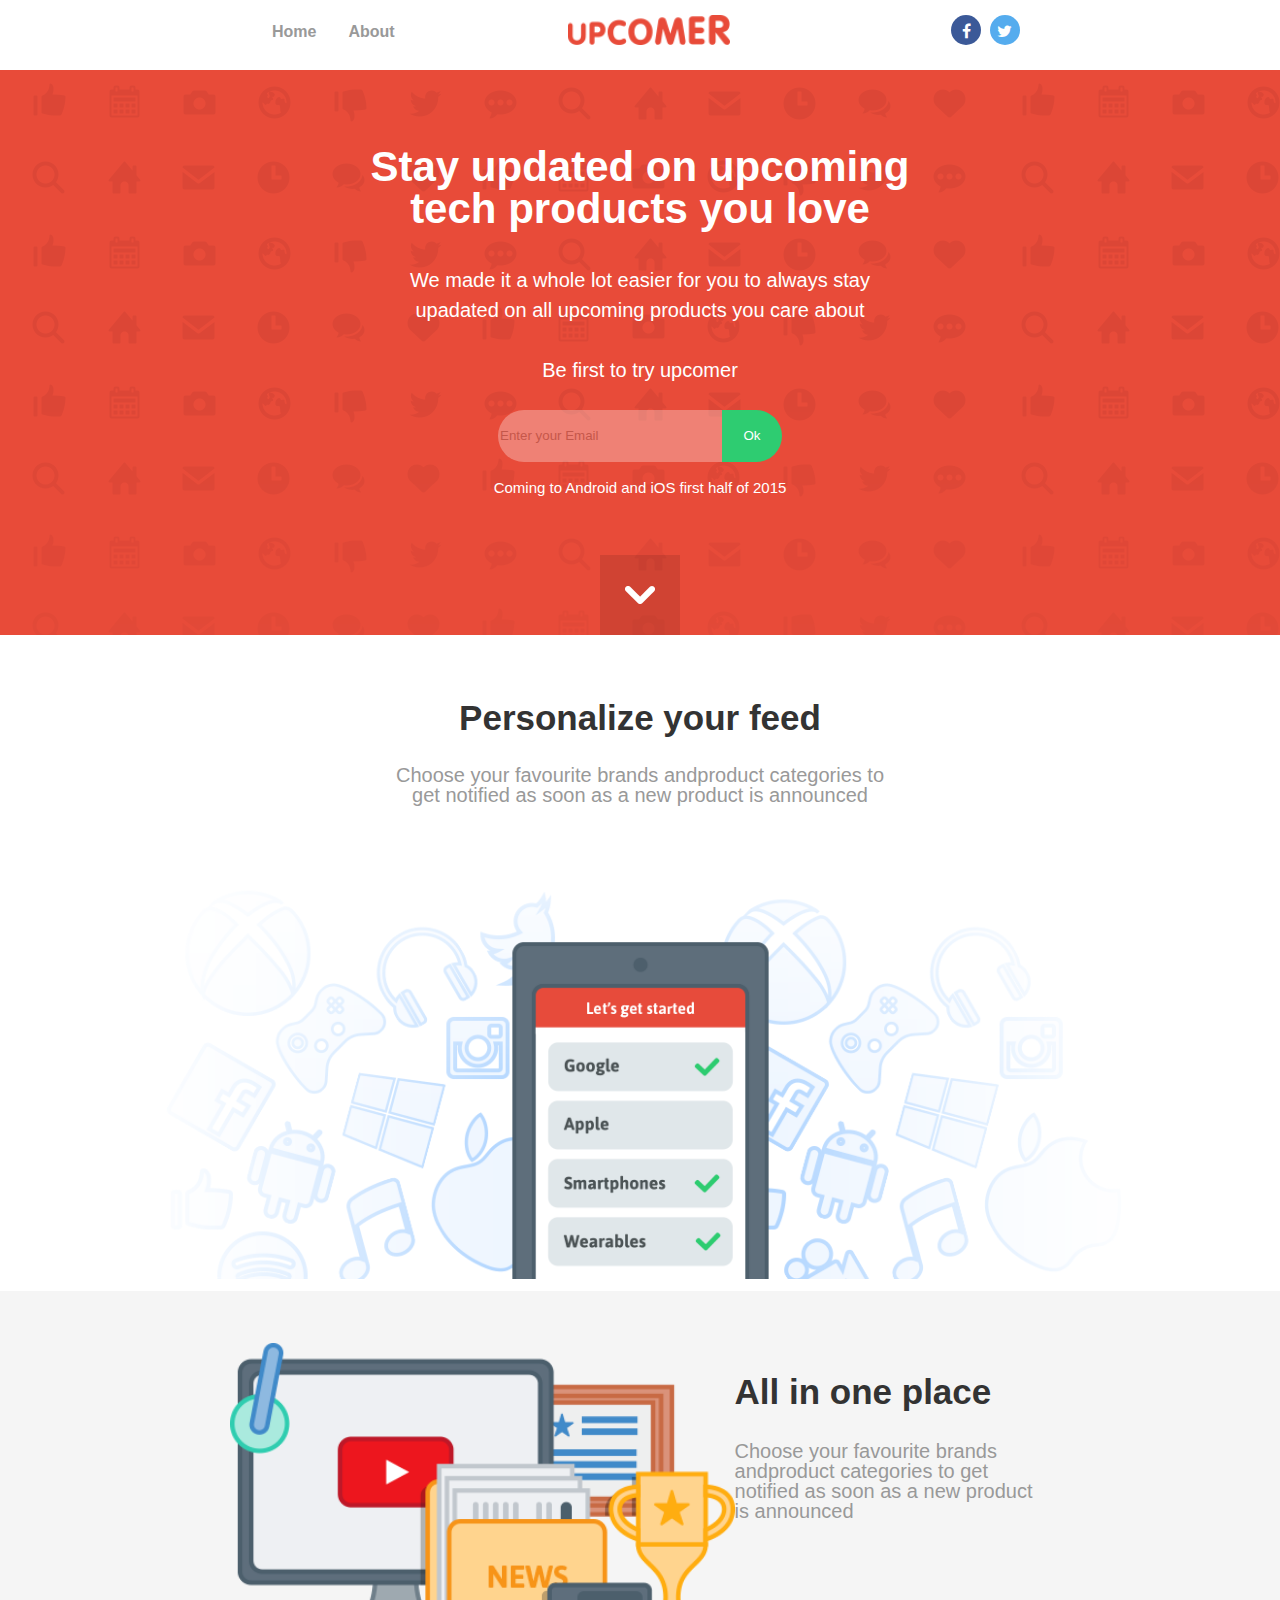
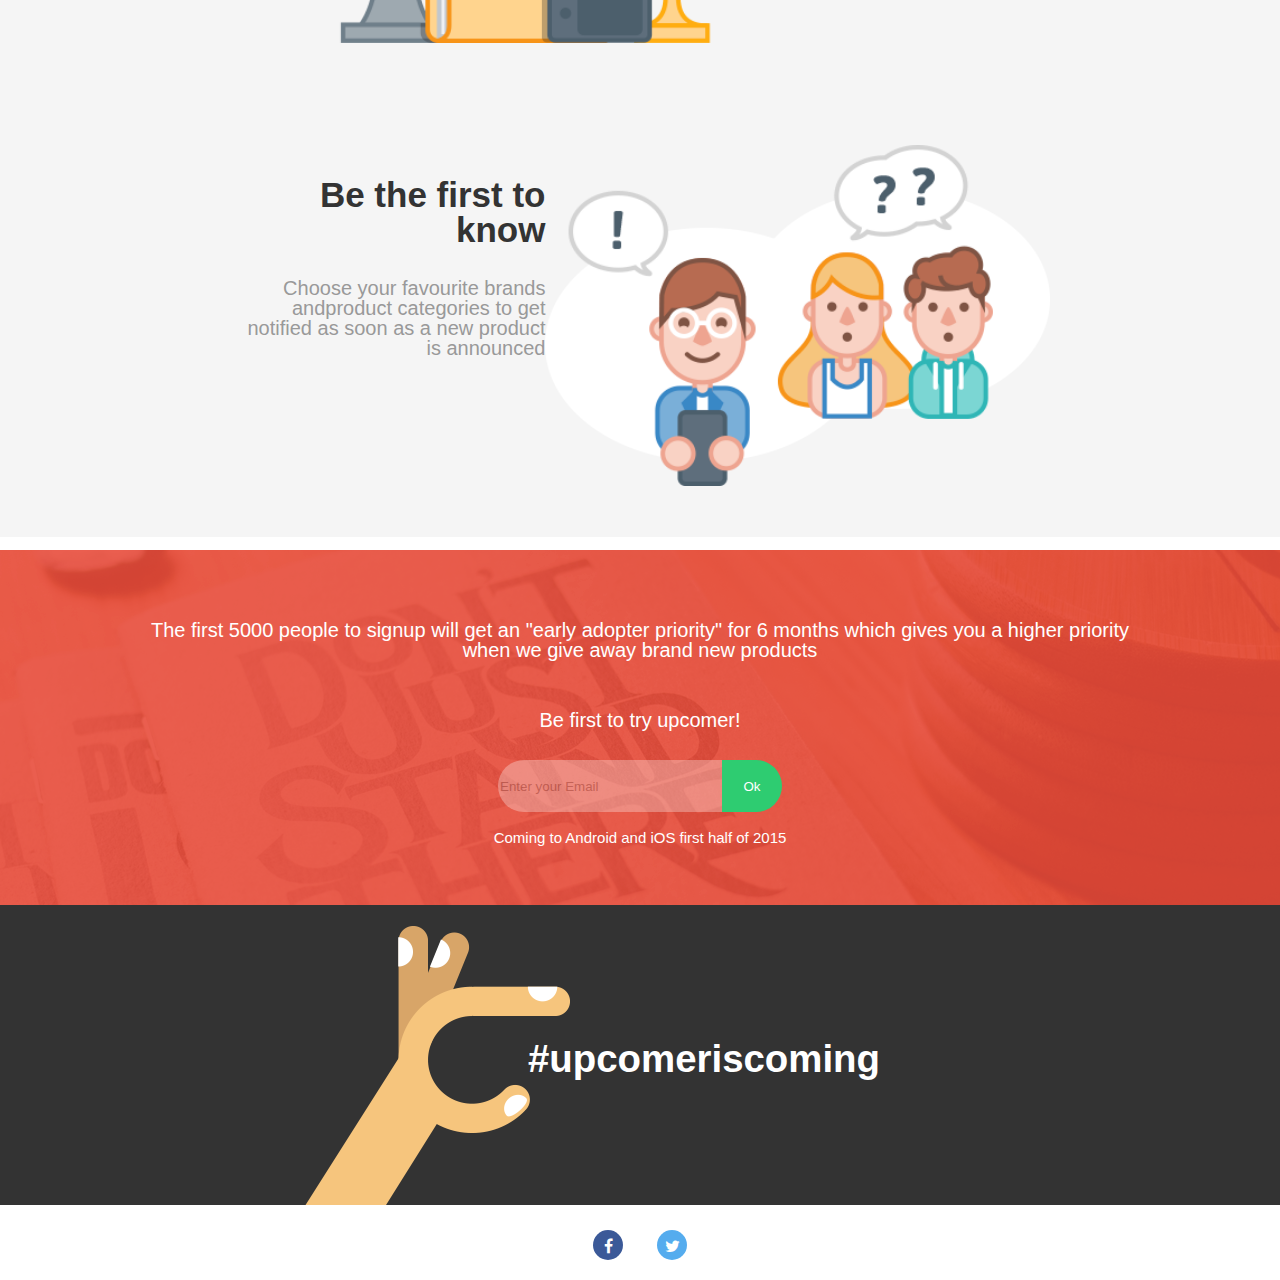
==== commit 887181a4: "Made the page responsive" ====
--- a/index.html
+++ b/index.html
@@ -4,14 +4,15 @@
         <link href="./style/reset.css" type="text/css" rel="stylesheet">
         <link href="./style/style.css" type="text/css" rel="stylesheet">
         <link href="./style/home.css" type="text/css" rel="stylesheet">
+        <link rel="stylesheet" href="https://cdnjs.cloudflare.com/ajax/libs/font-awesome/4.7.0/css/font-awesome.min.css">
         <meta name="author" content="Akash C">
         <meta charset="UTF-8">
-        <meta name = "view-point" content=" width = device-width, initial-scale=1"/>
+        <meta name = "viewpoint" content=" width = device-width, initial-scale=1"/>
 
     </head>
     <body>
     <header>
-        <div class="nav-div">
+        <div class="navbar">
             <nav>
                 <ul>
                     <li>
@@ -23,46 +24,51 @@
                 </ul>
             </nav>
             <img src="./images/upcomer-logo.png" alt="logo" class="logo">
-                    <div class="icons-div">
-                            <img src="./images/fb-icon.png" alt="logo">
-                            <img src="./images/tweet-icon.png" alt="logo">
+                    <div class="icons">
+                            <div class="facebook">
+                                <i class="fa fa-facebook" style="color:white"></i>
+                            </div>
+                            <div class="twitter">
+                                <i class="fa fa-twitter" style="color:white"></i>
+                            </div>
+                            
                     </div>            
         </div>
         
     </header>
-    <section   id="section1">
-        <div class="section1-container">
+    <section   id="main">
+        <div class="main-container">
 
             <h1>Stay updated on upcoming <br>tech products you love</h1>
-            <div class="h4-div">
+            <div class="main-content">
                     <h4>We made it a whole lot easier for you to always stay </h4>
                     <h4>upadated on all upcoming products you care about</h4>
             </div>
             <h4>Be first to try upcomer</h4>
-            <div class="email-div">
+            <div class="email">
                <form>
                         <input type="email" id="email" placeholder="Enter your Email">
                         <button>Ok</button>
                </form>       
             </div>
             <h6>Coming to Android and iOS first half of 2015</h6>
-            <div class="arrow-div">
+            <div class="arrow">
                 <img src="./images/down-arrow.png" alt="logo">
             </div>
 
         </div>
     </section>
-    <section id="section2">
-            <div class="section2-div1">
+    <section id="personalize">
+            <div class="personalize-container">
                 <h2>Personalize your feed</h2>
                 <h4>Choose your favourite brands andproduct categories to get notified as soon as
                      a new product is announced</h4>
                 <img src="./images/feed_bg.png">
             </div>      
     </section>
-    <section id="section3">
-        <div class="section3-div1">
-                <div class="section3-info ">
+    <section id="advertise">
+        <div class="advertise-container">
+                <div class="advertise-info ">
                     <img src="./images/illustration1.png">
                     <div class="align-left box-400px">
                             <h2>All in one place</h2>
@@ -70,7 +76,7 @@
                                  a new product is announced</h4>
                     </div>
                 </div>
-                <div class="section3-info ">
+                <div class="advertise-info ">
                     <div class="align-right box-400px">
                             <h2>Be the first to know</h2>
                             <h4>Choose your favourite brands andproduct categories to get notified as soon as
@@ -86,7 +92,7 @@
                     for 6 months which gives you a higher priority when we give away brand new products
                 </h4>
                 <h4>Be first to try upcomer!</h4>
-                <div class="email-div">
+                <div class="email">
                     <form>
                                 <input type="email" id="email" placeholder="Enter your Email">
                                 <button>Ok</button>
@@ -97,15 +103,20 @@
             
     </section>
     <section id="hashtag">
-        <div class="hash-div">
+        <div class="hash">
             <h2>#upcomeriscoming</h2>
         </div>
     </section>
     <footer>
-            <div class="icons-div">
-                    <img src="./images/fb-icon.png" alt="logo">
-                    <img src="./images/tweet-icon.png" alt="logo">
-            </div>   
+        <div class="icons">
+            <div class="facebook">
+                <i class="fa fa-facebook" style="color:white"></i>
+            </div>
+            <div class="twitter">
+                <i class="fa fa-twitter" style="color:white"></i>
+            </div>
+            
+    </div>     
     </footer>
     </body>
 </html>
--- a/style/style.css
+++ b/style/style.css
@@ -33,7 +33,7 @@
   padding-top: 5px;
   padding-right: 60px;
 }
-.nav-div{
+.navbar{
   margin: 0% 20%;
   display: flex;
   flex-direction: row;
@@ -41,34 +41,63 @@
   justify-content: space-between;
   padding-top: 10px;
 }
-.icons-div{
+ul{
   display: flex;
   flex-direction: row;
   flex-wrap: nowrap;
-  justify-content: space-between;
-  width: 50px;
+  justify-content: space-around
+}
+.icons{
+  display: flex;
+  flex-direction: row;
+  flex-wrap: nowrap;
+  justify-content: space-around;
+  width: 10%;
   height: auto;
   padding-top: 5px;
 }
+.facebook{
+  height: 30px;
+  width: 30px;
+  border-radius: 50%;
+  background-color: #3b5998;
+  display: flex;
+  justify-content: space-around;
+}
+.twitter{
+  height: 30px;
+  width: 30px;
+  border-radius: 50%;
+  background-color: #55ACEE;
+  display: flex;
+  justify-content: space-around;
+}
+i{
+  padding-top:25% 
+}
 #hashtag {
-  height: 300px;;
+  height: 300px;
   background-color: #333333;
   background-image: url('../images/hand.png');
   background-repeat: no-repeat; 
   background-position: 30% 100%;
 }
-.hash-div{
+.hash{
   display: flex;
   flex-direction: row;
   color: #ffffff;
   justify-content: space-around;
   text-align: center;
+  height: inherit;
   /* padding: 10px 10px; */
 }
-.hash-div h2{
+.hash h2{
   position: relative;
-  font-size: 35px;
-  margin: 10% 0%;
+  font-size: 3vw;
+  height: 3.5vw ;
+  top: 45%;
+  left: 5%;
+  /* margin: 3.5em 0%; */
   font-weight: bold;
 }
 footer {
--- a/style/home.css
+++ b/style/home.css
@@ -1,8 +1,8 @@
-#section1 {
+#main {
     background-image: url('../images/bg1_repeat.png');
     height: auto;
   }
-  .section1-container{
+  .main-container{
     margin:0% 25%;
     padding-top: 2%;
     display: flex;
@@ -11,7 +11,7 @@
     align-items: stretch;
     flex-grow: 1;
   }
-  .section1-container h1{
+  .main-container h1{
     position: relative;
     color: #ffffff;
     font-size: 42px;
@@ -19,35 +19,35 @@
     padding-top: 50px;
     font-weight: bold;
   }
-  .section1-container h4{
+  .main-container h4{
     position: relative;
     color: #ffffff;
     font-size: 20px;
     text-align: center;
     padding-top: 10px;
   }
-  .section1-container h6{
+  .main-container h6{
     position: relative;
     color: #ffffff;
     font-size: 15px;
     text-align: center;
     padding-top: 10px; 
   }
-  .h4-div{
+  .main-content{
     padding: 30px 0px 30px;
   }
-  .email-div{
+  .email{
     height: 60px;
     display: flex;
     justify-content: center;
     padding-top:30px; 
   
   }
-  .email-div form{
+  .email form{
     display: flex;
     justify-content: center;
   }
-  .email-div input{
+  .email input{
     width: 220px;
     height: 50px;
     opacity: 0.3;
@@ -56,7 +56,7 @@
     outline: none;
     border :none;
   }
-  .email-div button{
+  .email button{
     width: 60px;
     height: 52px;
     outline: none;
@@ -66,45 +66,45 @@
     border-top-right-radius: 30px;
     border-bottom-right-radius: 30px;
   }
-  .arrow-div{
+  .arrow{
     display: flex;
     justify-content: space-around;
     padding-top:60px; 
   }
-  #section2 {
+  #personalize {
     height: auto;
     background-color: #ffffff;
   }
-  .section2-div1{
+  .personalize-container{
     margin: 0% 10%;
     display: flex;
     flex-direction: column;
     justify-content: space-between;
     text-align: center;
   }
-  .section2-div1 h2{
+  .personalize-container h2{
     font-size: 35px;
     margin-top: 30px;
     padding: 35px 0px 20px 0px;
     font-weight: bold;
     color:#333333;
   }
-  .section2-div1 h4{
+  .personalize-container h4{
     font-size: 20px;
     margin: 10px 25%;
     color: #999999;
   }
-  #section3{
+  #advertise{
     height: auto;
     background-color: #f5f5f5;
   }
-  .section3-div1 {
+  .advertise-container {
     display: flex;
     flex-direction: column;
     justify-content: space-around;
     margin: 1% 10%;
   }
-  .section3-info{
+  .advertise-info{
     display: flex;
     flex-direction: row;
     flex-wrap: nowrap;
@@ -112,18 +112,19 @@
     margin: 5% 10%;
     /* margin: 30px 100px; */
   }
-  .section3-info h2{
+  .advertise-info h2{
     font-size: 35px;
     margin: 10% 0%;
     font-weight: bold;
     color:#333333;
   }
-  .section3-info h4{
+  .advertise-info h4{
     font-size: 20px;
     color: #999999;
   }
-  .section3-info img{
-    width: 350px;
+  .advertise-info img{
+    width: 50vw;
+    height: 100%
   }
   .align-left{
     text-align: left;
@@ -173,6 +174,14 @@
     font-size: 15px;
     text-align: center;
     padding-top: 10px; 
+  }
+  @media only screen and (max-width:420px) and (max-height:750px) and (orientation:portrait){
+    .signup-container h4,p{
+      font-size: 18px;
+    }
+    .signup-container h6{
+      font-size: 15px;
+    }
   }
   .options{
     display: flex;
